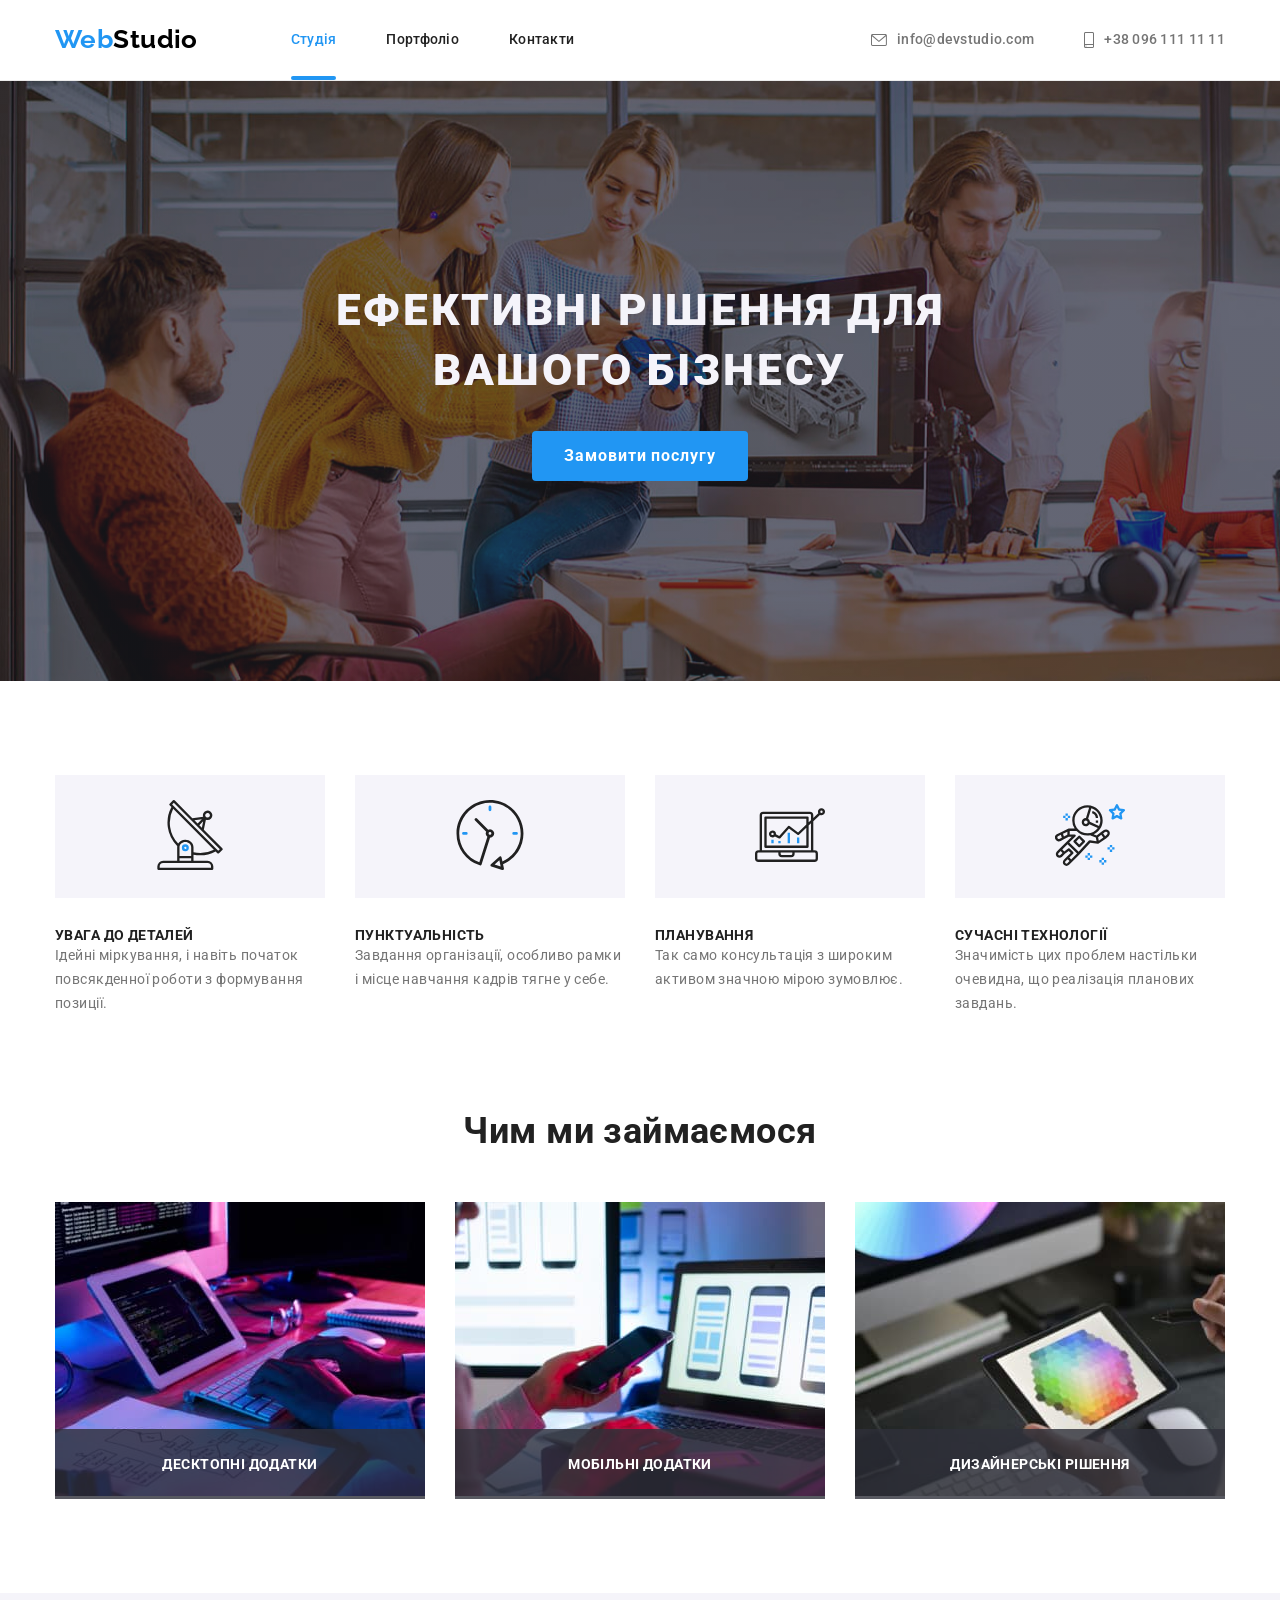
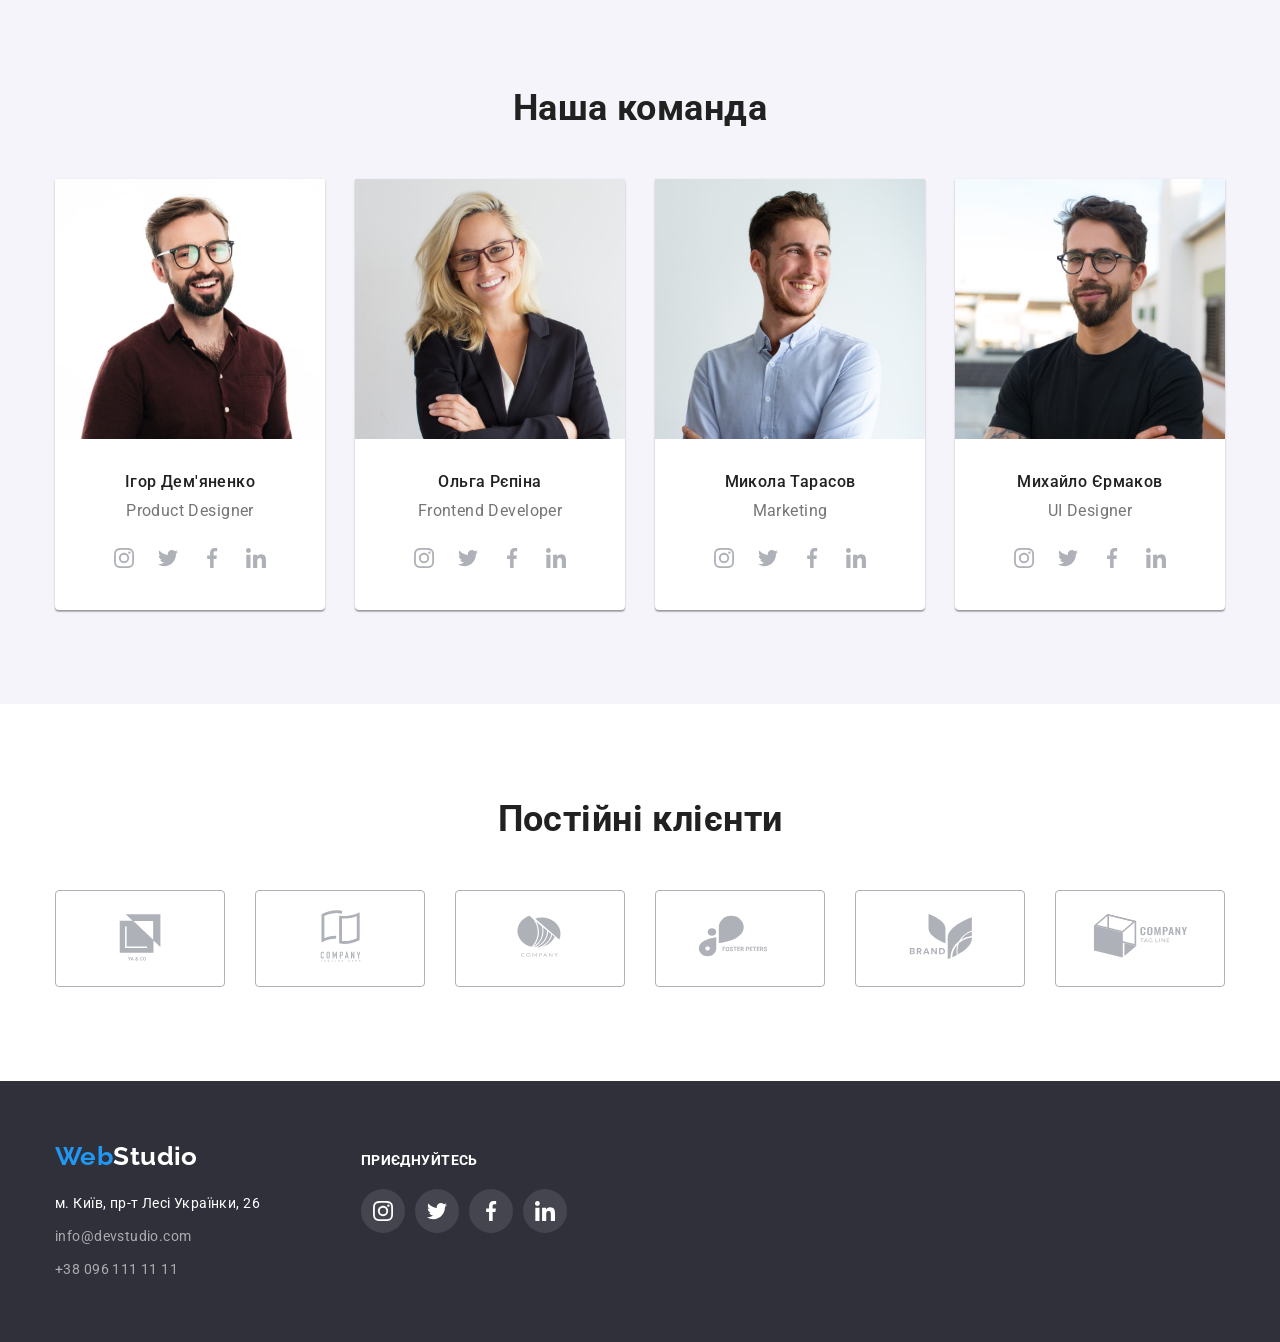
==== index.html @ 915e0183 "cloned hw5" ====
<!DOCTYPE html>
<html lang="en">
<head>
    <meta charset="UTF-8">
    <meta http-equiv="X-UA-Compatible" content="IE=edge">
    <meta name="viewport" content="width=device-width, initial-scale=1.0">
    <title>Студія</title>
    <link rel="stylesheet" href="https://cdnjs.cloudflare.com/ajax/libs/modern-normalize/1.1.0/modern-normalize.min.css"
    integrity="sha512-wpPYUAdjBVSE4KJnH1VR1HeZfpl1ub8YT/NKx4PuQ5NmX2tKuGu6U/JRp5y+Y8XG2tV+wKQpNHVUX03MfMFn9Q=="
    crossorigin="anonymous" referrerpolicy="no-referrer">
    <link rel="stylesheet" href="./css/styles.css">
    <link rel="preconnect" href="https://fonts.googleapis.com">
    <link rel="preconnect" href="https://fonts.gstatic.com" crossorigin>
    <link href="https://fonts.googleapis.com/css2?family=Raleway:wght@700&family=Roboto:wght@400;500;700;900&display=swap"
        rel="stylesheet">
</head>
<body>
    
<!-- ХЕДЕР -->

<header class="header">
    <div class="container">
        <nav class="header-nav">
            <a class="logo-first" href="./index.html">Web<span class="logo-second">Studio</span></a>
            <ul class="header-list">
                <li class="header-link current"><a class="link" href="./index.html">Студія</a></li>
                <li class="header-link "><a class="link" href="./portfolio.html">Портфоліо</a></li>
                <li class="header-link"><a class="link" href="">Контакти</a></li>
            </ul>
        </nav>
        
        <ul class="header-contacts-list">
            <li class="item"><a class="link" href="mailto:info@devstudio.com">
                <svg class="contacts-icon" width="16" height="12">
                    <use href="./images/icons.svg#icon-envelope"></use>
                </svg>
                info@devstudio.com</a></li>
            <li class="item"><a class="link" href="tel:+380961111111">
                <svg class="contacts-icon" width="10" height="16">
                    <use href="./images/icons.svg#icon-smartphone"></use>
                </svg>
                +38 096 111 11 11</a></li>
        </ul>
    </div>
</header>

<!--ГЕРОЙ-->
<main class="hero overlay">
    <h1 class="hero-title">Ефективні рішення для вашого бізнесу</h1>
    <button  class="hero-btn" type="button" data-modal-open>Замовити послугу</button>
    
</main>

<!--НАШІ ПЕРЕВАГИ-->
<section class="benefits section">
    <div class="container">
    <h2 class="visually-hidden">Наші переваги</h2>
    <ul class="benefits-list">
        <li class="benefits-item">
            <div class="benefits-bg">
                <svg class="benefits-icon" width="70" height="70">
                    <use href="./images/icons.svg#icon-antenna"></use>
                </svg>
            </div>
            <h3 class="benefits-title">УВАГА ДО ДЕТАЛЕЙ</h3>
            <p class="benefits-text">Ідейні міркування, і навіть початок повсякденної роботи з формування позиції.</p>
        </li>
        <li class="benefits-item">
            <div class="benefits-bg">
                <svg class="benefits-icon" width="70" height="70">
                    <use href="./images/icons.svg#icon-clock"></use>
                </svg>
            </div>
            <h3 class="benefits-title">ПУНКТУАЛЬНІСТЬ</h3>
            <p class="benefits-text">Завдання організації, особливо рамки і місце навчання кадрів тягне у себе.</p>
        </li>
        <li class="benefits-item">
            <div class="benefits-bg">
                <svg class="benefits-icon" width="70" height="70">
                    <use href="./images/icons.svg#icon-diagram"></use>
                </svg>
            </div>
            <h3 class="benefits-title">ПЛАНУВАННЯ</h3>
            <p class="benefits-text">Так само консультація з широким активом значною мірою зумовлює.</p>
        </li>
        <li class="benefits-item">
            <div class="benefits-bg">
                <svg class="benefits-icon" width="70" height="70">
                    <use href="./images/icons.svg#icon-astronaut"></use>
                </svg>
            </div>
            <h3 class="benefits-title">СУЧАСНІ ТЕХНОЛОГІЇ</h3>
            <p class="benefits-text">Значимість цих проблем настільки очевидна, що реалізація планових завдань.</p>
        </li>
    </ul>
    </div>
    
</section>

<!--Чим ми займаємося-->
<section class="business section">
    <div class="container">
        <h2 class="business-title">Чим ми займаємося</h2>
        <ul class="business-list">
            <li class="business-img">
                <div class="business-thumb">
                    <img src="./images/img1.jpg" width="370" height="294" alt="Програмування">
                    <p class="business-descr">Десктопні додатки</p>
                </div>
            </li>
            <li class="business-img">
                <div class="business-thumb">
                    <img src="./images/img2.jpg" width="370" height="294" alt="Розробка додатків">
                    <p class="business-descr">Мобільні додатки</p>
                </div>
            </li>
            <li class="business-img">
                <div class="business-thumb">
                    <img src="./images/img3.jpg" width="370" height="294" alt="Дизайн">
                    <p class="business-descr">Дизайнерські рішення</p>
                </div>
            </li>
        </ul>
    </div>
</section>

<!-- НАША КОМАНДА -->

<section class="team section">
   <div class="container">
    <h2 class="team-title">Наша команда</h2>
    
    <ul class="team-list">
        <li class="team-item">
            <img class="team-img" src="./images/Igor.jpg" width="270" height="260" alt="">
            <div class="team-descr">
                <h3 class="team-name">Ігор Дем'яненко</h3>
                <p class="team-text">Product Designer</p>
                <ul class="social-links-list">
                    <li class="social-item"><a class="social-link" href="">
                            <svg class="social-icon" width="20" height="20">
                                <use href="./images/icons.svg#icon-instagram"></use>
                            </svg>
                        </a></li>
                    <li class="social-item"><a class="social-link" href="">
                            <svg class="social-icon" width="20" height="20">
                                <use href="./images/icons.svg#icon-twitter"></use>
                            </svg>
                        </a></li>
                    <li class="social-item"><a class="social-link" href="">
                            <svg class="social-icon" width="20" height="20">
                                <use href="./images/icons.svg#icon-facebook"></use>
                            </svg>
                        </a></li>
                    <li class="social-item"><a class="social-link" href="">
                            <svg class="social-icon" width="20" height="20">
                                <use href="./images/icons.svg#icon-linkedin"></use>
                            </svg>
                        </a></li>
                
                </ul>
            </div>
        </li>
        <li class="team-item">
            <img class="team-img" src="./images/Olga.jpg" width="270" height="260" alt="">
            <div class="team-descr">
                <h3 class="team-name">Ольга Рєпіна</h3>
                <p class="team-text">Frontend Developer</p>
                <ul class="social-links-list">
                    <li class="social-item"><a class="social-link" href="">
                            <svg class="social-icon" width="20" height="20">
                                <use href="./images/icons.svg#icon-instagram"></use>
                            </svg>
                        </a></li>
                    <li class="social-item"><a class="social-link" href="">
                            <svg class="social-icon" width="20" height="20">
                                <use href="./images/icons.svg#icon-twitter"></use>
                            </svg>
                        </a></li>
                    <li class="social-item"><a class="social-link" href="">
                            <svg class="social-icon" width="20" height="20">
                                <use href="./images/icons.svg#icon-facebook"></use>
                            </svg>
                        </a></li>
                    <li class="social-item"><a class="social-link" href="">
                            <svg class="social-icon" width="20" height="20">
                                <use href="./images/icons.svg#icon-linkedin"></use>
                            </svg>
                        </a></li>
                
                </ul>
            </div>
        </li>
        <li class="team-item">
            <img class="team-img" src="./images/Mykola.jpg" width="270" height="260" alt="">
            <div class="team-descr">
                <h3 class="team-name">Микола Тарасов</h3>
                <p class="team-text">Marketing</p>
                <ul class="social-links-list">
                    <li class="social-item"><a class="social-link" href="">
                            <svg class="social-icon" width="20" height="20">
                                <use href="./images/icons.svg#icon-instagram"></use>
                            </svg>
                        </a></li>
                    <li class="social-item"><a class="social-link" href="">
                            <svg class="social-icon" width="20" height="20">
                                <use href="./images/icons.svg#icon-twitter"></use>
                            </svg>
                        </a></li>
                    <li class="social-item"><a class="social-link" href="">
                            <svg class="social-icon" width="20" height="20">
                                <use href="./images/icons.svg#icon-facebook"></use>
                            </svg>
                        </a></li>
                    <li class="social-item"><a class="social-link" href="">
                            <svg class="social-icon" width="20" height="20">
                                <use href="./images/icons.svg#icon-linkedin"></use>
                            </svg>
                        </a></li>
                
                </ul>
            </div>
        </li>
        <li class="team-item">
            <img class="team-img" src="./images/mykhaylo.jpg" width="270" height="260" alt="">
            <div class="team-descr">
                <h3 class="team-name">Михайло Єрмаков</h3>
                <p class="team-text">UI Designer</p>
                <ul class="social-links-list">
                    <li class="social-item"><a class="social-link" href="">
                            <svg class="social-icon" width="20" height="20">
                                <use href="./images/icons.svg#icon-instagram"></use>
                            </svg>
                        </a></li>
                    <li class="social-item"><a class="social-link" href="">
                            <svg class="social-icon" width="20" height="20">
                                <use href="./images/icons.svg#icon-twitter"></use>
                            </svg>
                        </a></li>
                    <li class="social-item"><a class="social-link" href="">
                            <svg class="social-icon" width="20" height="20">
                                <use href="./images/icons.svg#icon-facebook"></use>
                            </svg>
                        </a></li>
                    <li class="social-item"><a class="social-link" href="">
                            <svg class="social-icon" width="20" height="20">
                                <use href="./images/icons.svg#icon-linkedin"></use>
                            </svg>
                        </a></li>
                
                </ul>
            </div>
        </li>
    </ul>

   </div>
</section>

<!-- ПОСТІЙНІ КЛІЄНТИ -->

<section class="clients-section section">
    <div class="container">
        <h2 class="clients-title">Постійні клієнти</h2>
        <ul class="clients-list">
            <li class="clients-item">
                <a class="clients-link" href="">
                    <svg class="clients-icon" width="106" height="60">
                        <use href="./images/icons.svg#icon-logo1"></use>
                    </svg>
                </a></li>
            <li class="clients-item">
                <a class="clients-link" href="">
                    <svg class="clients-icon" width="106" height="60">
                        <use href="./images/icons.svg#icon-logo2"></use>
                    </svg>
                </a>
            </li>
            <li class="clients-item">
                <a class="clients-link" href="">
                    <svg class="clients-icon" width="106" height="60">
                        <use href="./images/icons.svg#icon-logo3"></use>
                    </svg>
                </a>
            </li>
            <li class="clients-item">
                <a class="clients-link" href="">
                    <svg class="clients-icon" width="106" height="60">
                        <use href="./images/icons.svg#icon-logo4"></use>
                    </svg>
                </a>
            </li>
            <li class="clients-item">
                <a class="clients-link" href="">
                    <svg class="clients-icon" width="106" height="60">
                        <use href="./images/icons.svg#icon-logo5"></use>
                    </svg>
                </a>
            </li>
            <li class="clients-item">
                <a class="clients-link" href="">
                    <svg class="clients-icon" width="106" height="60">
                        <use href="./images/icons.svg#icon-logo6"></use>
                    </svg>
                </a>
            </li>
        </ul>

    </div>
</section>

<!-- ФУТЕР -->

<footer class="footer">
    <div class="container">
       <div class="footer-left">
        <div class="footer-logo">
            <a class="logo-first" href="./index.html">Web<span class="logo-second">Studio</span></a>
        </div>
        <address class="footer-adress">
            <ul class="footer-adress list">
                <li class="footer-adress item">м. Київ, пр-т Лесі Українки, 26</li>
                <li class="footer-adress link"><a href="mailto:info@devstudio.com">info@devstudio.com</a></li>
                <li class="footer-adress link"><a href="tel:+380961111111">+38 096 111 11 11</a></li>
            </ul>
        </address>
       </div>
        <div class="footer-right">
            <p class="social-title">приєднуйтесь</p>
            <ul class="social-list">
                <li class="social-item"><a class="social-link" href="">
                        <svg class="social-icon" width="20" height="20">
                            <use href="./images/icons.svg#icon-instagram"></use>
                        </svg>
                    </a></li>
                <li class="social-item"><a class="social-link" href="">
                        <svg class="social-icon" width="20" height="20">
                            <use href="./images/icons.svg#icon-twitter"></use>
                        </svg>
                    </a></li>
                <li class="social-item"><a class="social-link" href="">
                        <svg class="social-icon" width="20" height="20">
                            <use href="./images/icons.svg#icon-facebook"></use>
                        </svg>
                    </a></li>
                <li class="social-item"><a class="social-link" href="">
                        <svg class="social-icon" width="20" height="20">
                            <use href="./images/icons.svg#icon-linkedin"></use>
                        </svg>
                    </a></li>
            </ul>
        </div>
    </div>
</footer>

<!-- МОДАЛЬНЕ ВІКНО -->

<div class="backdrop is-hidden" data-modal>
    <div class="modal-wrapper">
        <button class="modal-btn" type="button" data-modal-close>
            <svg class="close-icon" width="18" height="18">
                <use href="./images/icons.svg#icon-close"></use>
            </svg>
        </button>
    </div>

</div>

<script src="./modal.js"></script>

</body>
</html>
---- css/styles.css ----
/* ЗМІННІ */
:root {

/* Кольори фону */
--main-bg-color: #FFFFFF;
--sec-bg-color: #F5F4FA;
--dark-bg-color: #2F303A;

/* Кольори тексту */
--main-text-color: #212121;
--sec-text-color: #757575;
--hover-text-color: #2196F3;
--main-logo-color: #2196F3;
--secondary-logo-color: #000000;

/* Заливка іконок */
--icon-fill: #AFB1B8;

/* Анімація */

--anim: 250ms cubic-bezier(0.4, 0, 0.2, 1);


}

body {
    background-color: var(--main-bg-color);
    font-family: 'Roboto', sans-serif;
    font-size: 14px;
    letter-spacing: 0.03em;
    color: var(--main-text-color);
}

/* Скидання стилів */
a {
    color: inherit;
    text-decoration: none;
}

ul {
    list-style: none;
}

h1, h2, h3, h4, h5, h6, p, ul, a {
        margin: 0px;
        padding: 0px;
}

.container {
        width: 1200px;
        padding: 0 15px;
        margin-left: auto;
        margin-right: auto;
}

.section {
        padding-top: 94px;
        padding-bottom: 94px;
}

/* СТОРІНКА СТУДІЯ*/

/* ХЕДЕР */

.header {
        background-color: var(--main-bg-color)
}

.logo-first,
.logo-second {

        font-family: 'Raleway', sans-serif;
        font-weight: 700;
        font-size: 26px;
        line-height: 1.19;
        color: var(--hover-text-color);
        padding-top: 24px;
        padding-bottom: 25px;
       

}

.logo-second {
    color: var(--secondary-logo-color);margin-right: 93px;
}

.header .container {
        display: flex;
        justify-content: space-between;

}

.header-list .link {
        display: block;
        padding: 32px 0px;
        font-weight: 500;
        font-size: 14px;
        line-height: 1.14;
        letter-spacing: 0.02em;
        transition: color var(--anim);
}

.header-list .link:focus,
.header-list .link:hover {
    color: var(--hover-text-color)
}

.header-list {
        display: flex;
        align-items: center;
       
}

.header-contacts-list {
        font-weight: 500;
        font-size: 14px;
        line-height: 1.14px;
        letter-spacing: 0.02em;
        color: var(--sec-text-color);
        display: flex;
        align-items: center;
        padding-top: 32px;
        padding-bottom: 32px;
}

.header-contacts-list .link {
        display: flex;
        fill: var(--sec-text-color);
        align-items: center;
        justify-content: center;
        transition: color var(--anim), fill var(--anim);
}


.header-contacts-list .link:hover,
.header-contacts-list .link:focus {
        color: var(--hover-text-color);
        fill: var(--hover-text-color)
}

.header-link {
        position: relative;
}

.current {
        color: var(--hover-text-color);
}

.current::after {
        content: '';
        position: absolute;
        left: 0px;
        bottom: 0px;
        display: flex;
        width: 100%;
        height: 4px;
        border-radius: 2px;
        background-color: var(--main-logo-color);
        

}



.contacts-icon {
        margin-right: 10px;
}



.header-contacts-list .item:not(:last-child) {
        margin-right: 50px;
}


.header .container {
        display: flex;
        align-items: center;
}
.header-nav {
        display: flex;
}

.header-link:not(:last-child) {
        margin-right: 50px;
}



/* ГЕРОЙ */
.hero {
        background-color: var(--dark-bg-color);
        padding-top: 200px;
        padding-bottom: 200px;            
}

.overlay {
        max-width: 1600px;
        max-height: 600px;
        margin-right: auto;
        margin-left: auto;
        background-image: linear-gradient(
                rgba(47, 48, 58, 0.4),
                rgba(47, 48, 58, 0.4)),
                url(../images/hero.jpg);
}



.hero-title {
        width: 696px;
        margin-bottom: 30px;
        margin-left: auto;
        margin-right: auto;
        font-weight: 900;
        font-size: 44px;
        line-height: 1.36;
        text-align: center;
        letter-spacing: 0.06em;
        text-transform: uppercase;
        color: var(--sec-bg-color)
}
.hero-btn {
        display: block;
        margin-left: auto;
        margin-right: auto;
        padding: 10px 32px;
        min-width: 200px;
        border: 0px transparent;
        border-radius: 4px;
        cursor: pointer;
        font-weight: 700;
        font-size: 16px;
        line-height: 1.88;
        text-align: center;
        letter-spacing: 0.06em;
        color: var(--main-bg-color);
        background-color: var(--hover-text-color)
    
}

/* НАШІ ПЕРЕВАГИ */

.visually-hidden {
    position: absolute;
    width: 1px;
    height: 1px;
    margin: -1px;
    border: 0;
    padding: 0;
    white-space: nowrap;
    clip-path: inset(100%);
    clip: rect(0 0 0 0);
    overflow: hidden;
}

.benefits-list {
        display: flex;
}

.benefits-item {
        width: 270px;
}

.benefits-item:not(:last-child) {
        margin-right: 30px;
}

.benefits-bg {
        margin-bottom: 30px;
        padding: 25px 100px;
        align-items: center;
        justify-content: center;
        background-color: var(--sec-bg-color);
}


.benefits-title {
        font-weight: 700;
        font-size: 14px;
        line-height: 1.14;
        text-transform: uppercase;
}

.benefits-text {
        font-size: 14px;
        line-height: 1.71;
        color: var(--sec-text-color);
}



/* ЧИМ МИ ЗАЙМАЄМОСЯ */

.business {
        padding-top: 0px;
}

.business-title {
        margin-bottom: 50px;
        font-weight: 700;
        font-size: 36px;
        line-height: 1.17;
        text-align: center;
}

.business-list {
        display: flex;
        flex-wrap: wrap;
        flex-basis: calc((100% - 60px) / 3);
}

.business-img:not(:last-child) {
        margin-right: 30px;
}

.business-thumb {
        position: relative;
}

.business-descr {
        position: absolute;
        display: flex;
        bottom: 0px;
        width: 100%;
        height: 70px;
        font-weight: 700;
        font-size: 14px;
        line-height: 1,14;
        text-align: center;
        align-items: center;
        justify-content: center;
        text-transform: uppercase;
        color: var(--main-bg-color);
        background-color: rgba(47, 48, 58, 0.8);


}

/* НАША КОМАНДА */

.team {
        background-color: var(--sec-bg-color)
}

.team-title {
        margin-bottom: 50px;
        font-weight: 700;
        font-size: 36px;
        line-height: 1.17;
        text-align: center;
}
.team-name {
        margin-bottom: 10px;
        font-weight: 500;
        font-size: 16px;
        line-height: 1.19;
}
.team-text {
        margin-bottom: 16px;
        font-size: 16px;
        line-height: 1.19;
        color: var(--sec-text-color);
}

.team-list {
        display: flex;
        flex-wrap: wrap;
        flex-basis: calc((100% - 90px) / 4);
}

.team-item:not(:last-child) {
        margin-right: 30px;
}

.team-descr {
        padding-top: 30px;
        padding-bottom: 30px;
}

.team-item {
        text-align: center;
        background-color: var(--main-bg-color);
        box-shadow: 0px 1px 3px rgba(0, 0, 0, 0.12), 0px 1px 1px rgba(0, 0, 0, 0.14), 0px 2px 1px rgba(0, 0, 0, 0.2);
        border-radius: 0px 0px 4px 4px;
}

.social-links-list {
        display: flex;
        align-items: center;
        justify-content: center;
}

.social-link {
        display: flex;
        width: 44px;
        height: 44px;
        border-radius: 50%;
        padding: 0px;
        align-items: center;
        justify-content: center;
        background-color: inherit;
        transition: background-color var(--anim), fill var(--anim);
}

.social-icon {
        fill: var(--icon-fill);
}

.social-link:hover ,
.social-link:focus {
        background-color: var(--main-logo-color);
}

.social-link:hover .social-icon,
.social-link:focus .social-icon {
        fill: var(--main-bg-color);
} 

/* ПОСТІЙНІ КЛІЄНТИ */

.clients-title {
        font-weight: 700;
        font-size: 36px;
        line-height: 1.17;
        text-align: center;
        margin-bottom: 50px;
        color: var(--main-text-color);
}

.clients-list {
        display: flex;
        align-items: center;
}

.clients-item {
        width: 170px;
}

.clients-item:not(:last-child) {
        margin-right: 30px;
}

.clients-link {
        display: block;
        padding: 16px 32px;
        border: 1px solid #AFB1B8;
        border-radius: 4px;
        border-color: var(--icon-fill);
        transition: border-color var(--anim);
}

.clients-icon {
        fill: var(--icon-fill);
        transition: fill var(--anim);

}

.clients-link:hover,
.clients-link:focus {
        border-color: var(--hover-text-color);
}

.clients-link:hover .clients-icon,
.clients-link:focus .clients-icon {
        fill: var(--hover-text-color);
}



/* ФУТЕР */

.footer {
    background-color: var(--dark-bg-color);
    padding-top: 60px;
    padding-bottom: 60px;
}

.footer .container {
        display: flex;
        align-items: baseline;
}

.footer .logo-second {
    color: var(--main-bg-color);
}

.footer-logo {
        margin-bottom: 20px;
}

.footer-left {
        margin-right: 70px;
}

.footer-adress .item {
        font-size: 14px;
        line-height: 1.71;
        font-style: normal;
        color: var(--main-bg-color)
}

.footer-adress .link {
        font-size: 14px;
        line-height: 1.71;
        font-style: normal;
        color: rgba(255, 255, 255, 0.6);
        transition: color var(--anim);
}

.footer-adress .link:hover,
.footer-adress .link:focus {
        color: var(--hover-text-color);
}

.footer-adress:not(:last-child):not(:last-child) {
        margin-bottom: 9px;
}


.social-list {
        display: flex;
}

.social-title {
        font-size: 14px;
        line-height: 1.14;
        font-weight: 700;
        text-transform: uppercase;
        color: #FFFFFF;
        margin-bottom: 20px;
}

.footer .social-link {
        background-color: rgba(255, 255, 255, 0.1);
        transition: background-color var(--anim);
}

.footer .social-link:hover,
.footer .social-link:focus {
        background-color: var(--hover-text-color);
}

.footer .social-icon {
        fill: var(--main-bg-color);
}

.footer .social-item:not(:last-child) {
        margin-right: 10px;
}


/* МОДАЛЬНЕ ВІКНО */

.backdrop {
        
        position: fixed;
        width: 100vw;
        height: 100vh;
        top: 0;
        left: 0;
        background-color: rgba(0, 0, 0, 0.2);
        visibility: visible;
        pointer-events: initial;
        transition: opacity var(--anim), visibility var(--anim);
        transform: scale(1);
}


.backdrop.is-hidden {
        opacity: 0;
        visibility: hidden;
        pointer-events: none;
        transform: scale(0.5);
}


.modal-btn {
        display: flex;
        position: absolute;
        right: 8px;
        top: 8px;
        width: 30px;
        height: 30px;
        border-radius: 50px;
        border: 1px solid rgba(0, 0, 0, 0.1);
        background-color: var(--main-bg-color);
        align-items: center;
        justify-content: center;
        cursor: pointer;



}


.modal-wrapper {
        position: absolute;
        display: flex;
        width: 528px;
        height: 581px;
        top: 50vh;
        left: 50vw;
        transform: translate(-50%, -50%);
        background-color: var(--main-bg-color);
        box-shadow: 0px 1px 3px rgba(0, 0, 0, 0.12), 0px 1px 1px rgba(0, 0, 0, 0.14), 0px 2px 1px rgba(0, 0, 0, 0.2);
        border-radius: 4px;
}




/* СТОРІНКА ПОРТФОЛІО */

/* НАШІ РОБОТИ*/

.header {
        border-bottom: 1px solid #ECECEC;
}

.projects-btn {
        min-width: 73px;
        padding: 6px 22px;
        border: 1px transparent;
        cursor: pointer;
        font-weight: 500;
        font-size: 16px;
        line-height: 1.62;
        background-color: var(--sec-bg-color);
        border-radius: 4px;
        transition: color var(--anim), background-color var(--anim), box-shadow var(--anim);
}

.projects-btn:hover,
.projects-btn:focus {
    color: var(--main-bg-color);
    background-color: var(--hover-text-color);
    box-shadow: 0px 3px 1px rgba(0, 0, 0, 0.1), 0px 1px 2px rgba(0, 0, 0, 0.08), 0px 2px 2px rgba(0, 0, 0, 0.12);
}

.projects-btn-list {
        display: flex;
        margin-bottom: 50px;
        justify-content: center;
}

.projects-btn-item:not(:last-child) {
        margin-right: 8px;
}


.projects-thumb {
        display: flex;
        position: relative;
        overflow: hidden;
}


.projects-definition {
        padding: 63px 24px;
        align-items: center;
        justify-content: center;
        position: absolute;
        font-weight: 400;
        font-size: 18px;
        line-height: 1.56;
        color: var(--main-bg-color);
        background-color: var(--hover-text-color);
        transform: translateY(100%);
        transition: transform var(--anim);
        
}

.projects-item:hover .projects-definition {
        transform: translateY(0);
       
}




.projects-descr {
        padding: 20px 24px;
        border-left: 1px solid rgba(238, 238, 238, 1);
        border-right: 1px solid rgba(238, 238, 238, 1);
        border-bottom: 1px solid rgba(238, 238, 238, 1);
}
.projects-title {
        
        font-weight: 700;
        font-size: 18px;
        line-height: 2;
}

.projects-text {
        font-weight: 400;
        font-size: 16px;
        line-height: 1.88;
        color: var(--sec-text-color);
}


.projects-list {
        display: flex;
        flex-wrap: wrap;
        flex-basis: calc((100% - 60px) / 3);
}

.projects-item:not(:nth-child(3n)) {
        margin-right: 30px;
}

.projects-item:nth-child(3n) {
        margin-right: -6px;
}

.projects-item {
        margin-bottom: 30px;
        transition: box-shadow var(--anim);
}

.projects-item:hover, 
.projects-item:focus {
        box-shadow: 0px 1px 1px rgba(0, 0, 0, 0.12), 0px 4px 4px rgba(0, 0, 0, 0.06), 1px 4px 6px rgba(0, 0, 0, 0.16);
}
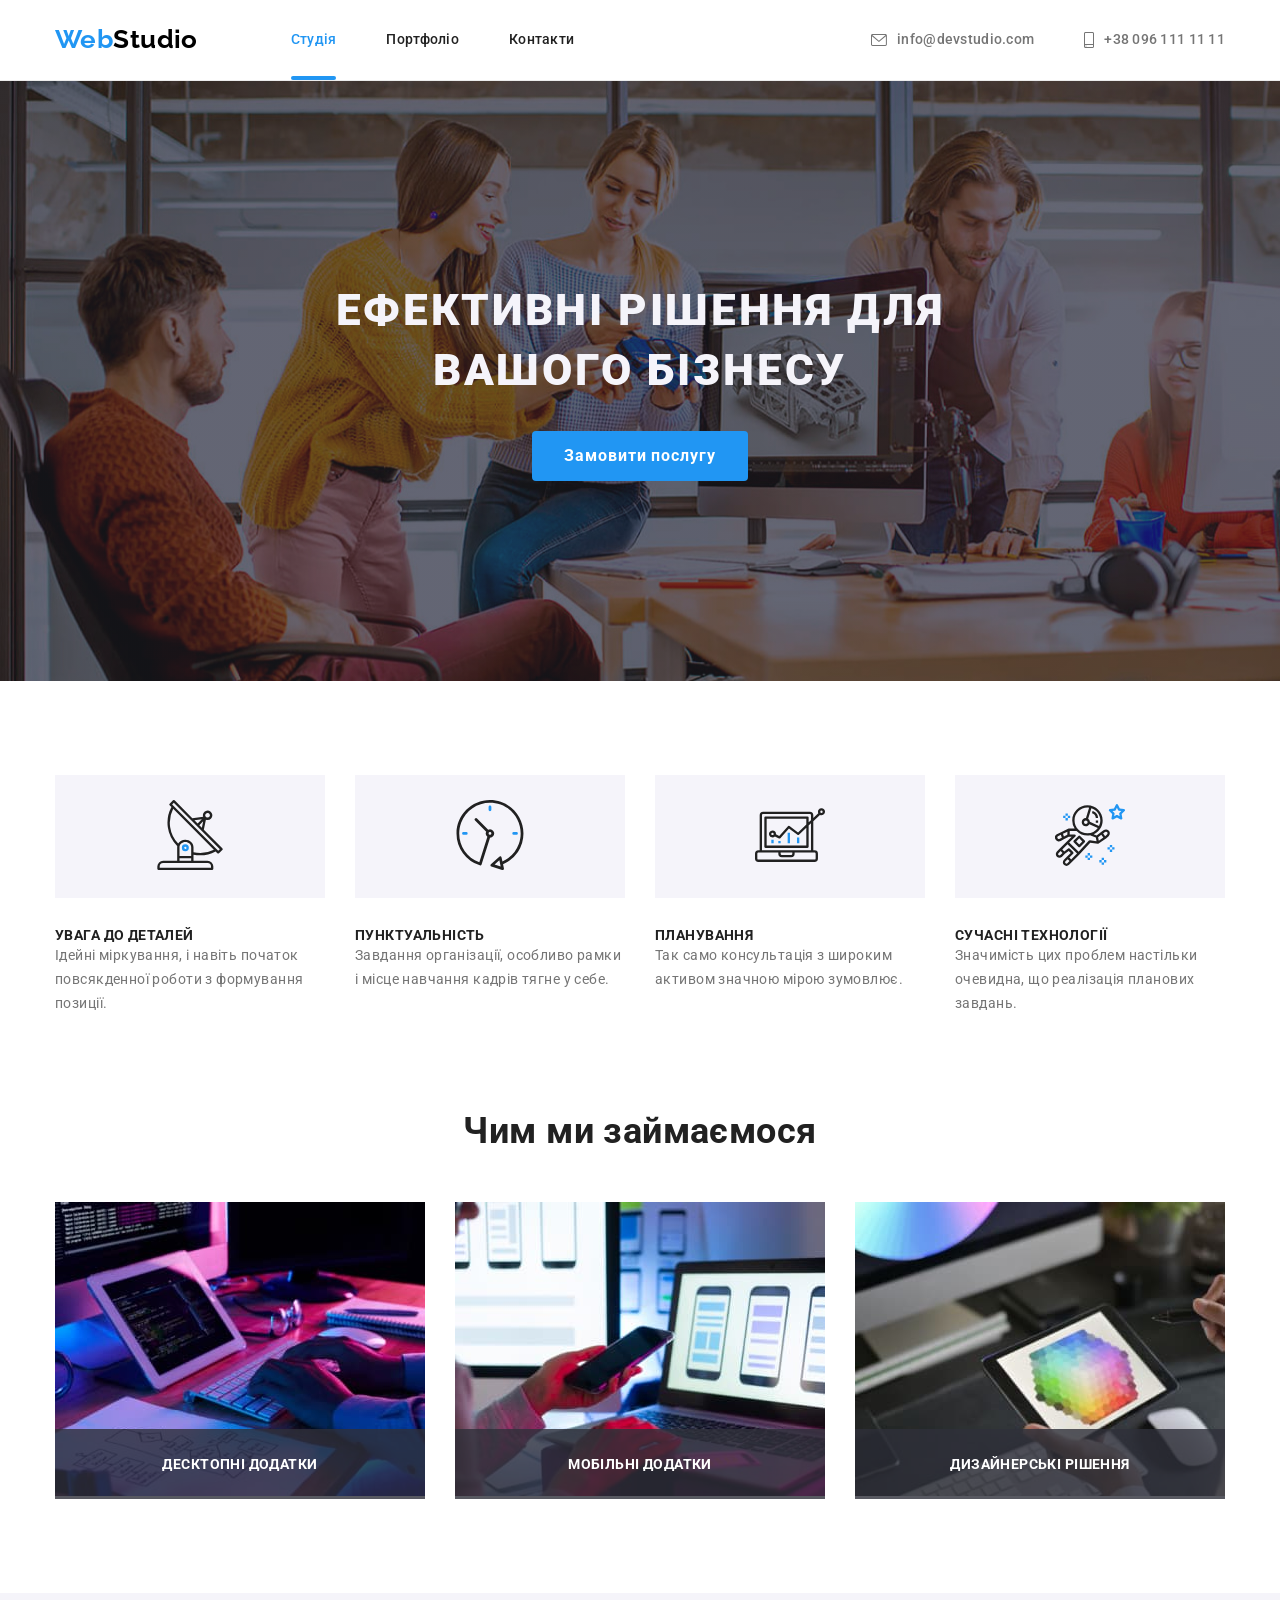
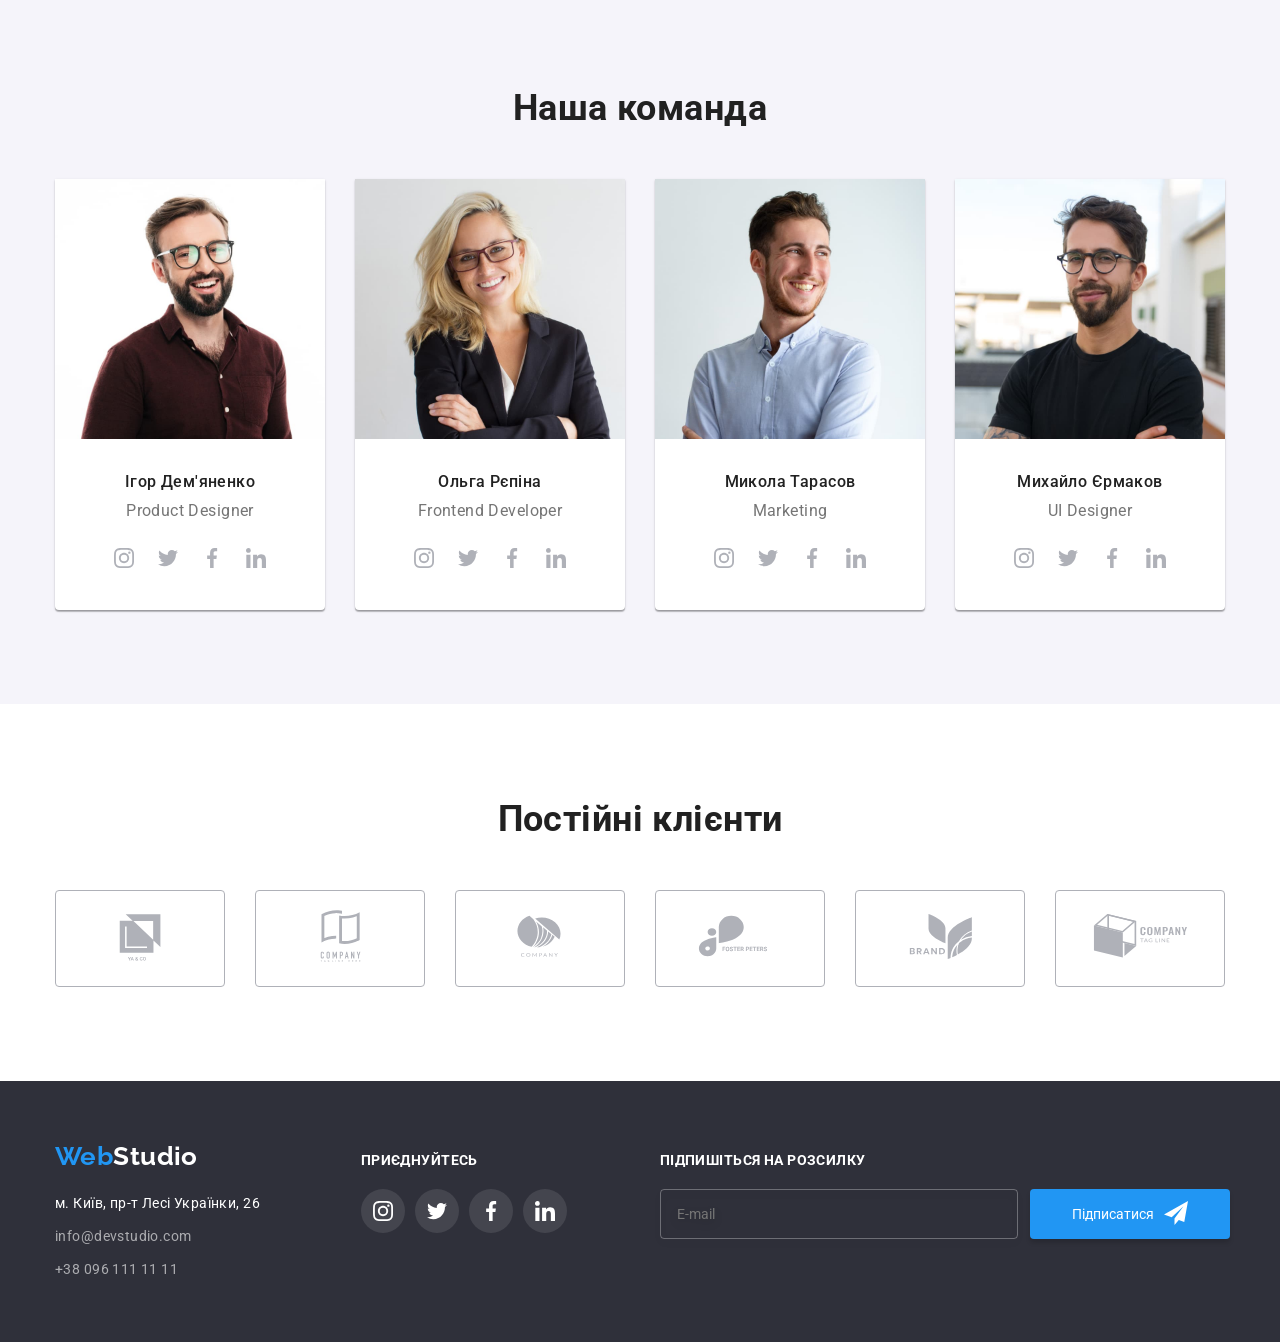
==== commit 395bc3b2: "finished hw6" ====
--- a/index.html
+++ b/index.html
@@ -349,7 +349,24 @@
                     </a></li>
             </ul>
         </div>
-    </div>
+        <!-- ПІДПИСКА НА РОЗСИЛКУ -->
+        
+        <div class="footer-subscribe">
+            <p class="subscribe-text">Підпишіться на розсилку</p>
+            <form class="form-email">
+                <label class="label"></label>
+                <input class="subscribe-input" type="email" name="email" placeholder="E-mail" autofocus autocomplete="off">
+                <button class="submit-btn" type="submit">Підписатися<span>
+                <svg class="send-icon" width="24" height="24">
+                    <use href="./images/icons.svg#icon-icon-send"></use>
+                </svg>
+                </span></button>
+            </form>
+        </div>
+    </div>
+
+ 
+
 </footer>
 
 <!-- МОДАЛЬНЕ ВІКНО -->
@@ -361,11 +378,68 @@
                 <use href="./images/icons.svg#icon-close"></use>
             </svg>
         </button>
+        
+        <form class="modal-form">
+            <p class="modal-title">Залиште свої дані, ми вам передзвонимо</p>
+            <div class="form-field">
+                <label class="form-label" for="text">
+                    <span class="label-item">Ім'я</span>
+                    <input class="form-input" type="text" id="text" required minlength="3" pattern="^[a-zA-Z]+\s[a-zA-Z]+$">
+                    <svg class="form-icon" width="18" height="18">
+                        <use href="./images/icons.svg#icon-person-black"></use>
+                    </svg>
+                </label>
+                
+            </div>
+            <div class="form-field">
+                <label class="form-label" for="tel">
+                    <span class="label-item">Телефон</span>
+                    <input class="form-input" type="tel" id="tel" required autofocus>
+                    <svg class="form-icon" width="18" height="18">
+                        <use href="./images/icons.svg#icon-phone-black"></use>
+                    </svg>
+                </label>
+                
+            </div>
+            <div class="form-field">
+                <label class="form-label" for="email">
+                    <span class="label-item">Пошта</span>
+                    <input class="form-input" type="email" id="email" required>
+                    <svg class="form-icon" width="18" height="18">
+                        <use href="./images/icons.svg#icon-email-black"></use>
+                    </svg>
+                </label>
+                
+            </div>
+            <div class="form-field">
+                <label class="form-label" for="comments">
+                    <span class="label-item">Коментар</span>
+                    <textarea class=" textarea form-input" name="comments"  id="comments" placeholder="Введіть текст" cols="30"></textarea>
+                </label>
+            </div>
+
+            <label class="checkbox-label">
+                <input class="checkbox" type="checkbox" name="html" id="checkbox-label">
+                <span class="checkbox-icon">
+                    <svg class="icon" width="16" height="15">
+                        <use href="./images/icons.svg#icon-vector"></use>
+                    </svg>
+                </span>
+                <span class="checkbox-item">
+                    Погоджуюся з розсилкою та приймаю
+                    <a class="checkbox-link" href="">Умови договору</a>
+                </span>
+            </label>
+            <button class="form-submit-btn" type="submit">Відправити</button>
+        </form>
     </div>
 
 </div>
 
 <script src="./modal.js"></script>
+
+
+
 
 </body>
 </html>
--- a/css/styles.css
+++ b/css/styles.css
@@ -549,6 +549,64 @@
         margin-right: 10px;
 }
 
+/* ІДПИСКА НА РОЗСИЛКУ */
+
+.footer-subscribe {
+        margin-left: 93px;
+}
+
+.subscribe-text {
+        display: flex;
+        margin-bottom: 20px;
+        font-weight: 700;
+        font-size: 14px;
+        line-height: 1.14;
+        text-transform: uppercase;
+        color: var(--main-bg-color);
+}
+
+.form-email {
+        display: flex;
+        width: 570px;
+        align-items: flex-end;
+}
+
+.subscribe-input {
+        width: 358px;
+        height: 50px;
+        padding-left: 16px;
+        border: 1px solid rgba(255, 255, 255, 0.3);
+        filter: drop-shadow(0px 4px 4px rgba(0, 0, 0, 0.15));
+        border-radius: 4px;
+        color: rgba(255, 255, 255, 0.6);;
+        background-color: inherit;
+        outline: none;
+}
+
+
+.submit-btn {
+        display: inline-flex;
+        width: 200px;
+        height: 50px;
+        margin-left: 12px;
+        color: var(--main-bg-color);
+        background-color: var(--hover-text-color);
+        box-shadow: 0px 4px 4px rgba(0, 0, 0, 0.15);
+        border-radius: 4px;
+        border-color: transparent;
+        text-align: center;
+        align-items: center;
+        justify-content: center;
+}
+
+.send-icon {
+        margin-left: 10px;
+        fill: var(--main-bg-color);
+
+}
+
+
+
 
 /* МОДАЛЬНЕ ВІКНО */
 
@@ -588,9 +646,6 @@
         align-items: center;
         justify-content: center;
         cursor: pointer;
-
-
-
 }
 
 
@@ -607,7 +662,176 @@
         border-radius: 4px;
 }
 
-
+.modal-form {
+        display: flex;
+        width: 100%;
+        flex-direction: column;
+        padding: 40px
+}
+
+.modal-title {
+        margin-bottom: 12px;
+        font-weight: 700;
+        font-size: 20px;
+        line-height: 1.15;
+        text-align: center;
+}
+  
+
+.form-field {
+        width: 100%;
+        margin-bottom: 10px;
+        display: flex;
+        flex-direction: column;
+        position: relative;
+}
+
+.form-field:last-child {
+        margin-bottom: 0px;
+}
+
+.form-icon {
+        position: absolute;
+        left: 0px;
+        top: 50%;
+        left: 12px;
+        fill: var(--main-text-color);
+
+}
+
+.form-label {
+      
+        display: flex;
+        flex-direction: column;     
+}
+
+.label-item {
+        margin-bottom: 4px;
+        font-weight: 400;
+        font-size: 12px;
+        line-height: 14px;
+        letter-spacing: 0.01em;
+        color: var(--sec-text-color);
+}
+
+.form-field .form-input {
+        padding-left: 42px;
+}
+
+.form-input {
+        display: inline-block;
+        width: 100%;
+        height: 40px;
+        font-weight: 400;
+        font-size: 12px;
+        line-height: 14px;
+        letter-spacing: 0.01em;
+        color: var(--sec-text-color);
+        border: 1px solid rgba(33, 33, 33, 0.2);
+        border-radius: 4px;
+        outline: none;
+        transition: border-color var(--anim), fill var(--anim);
+}
+
+.form-input:focus,
+.form-input:focus + .form-icon {
+        border-color: var(--main-logo-color);
+        fill: var(--hover-text-color);
+
+}
+.textarea {
+        height: 120px;     
+}
+
+.form-field .textarea {
+        padding: 12px 16px 0px 16px;
+       
+}
+
+.form-field .textarea::placeholder {
+        font-weight: 400;
+        font-size: 12px;
+        line-height: 1.16;
+        letter-spacing: 0.01em;
+        color: rgba(117, 117, 117, 0.5);
+}
+
+
+.checkbox-label {
+        display: flex;
+        margin-top: 20px;
+        margin-bottom: 30px;
+        width: 423px;
+        height: 24px;
+        align-items: center;
+        justify-content: center;
+}
+
+.checkbox {
+        -webkit-appearance: none;
+        -moz-appearance: none;
+        appearance: none;
+        position: absolute;
+        padding: 0px;
+
+}
+
+.checkbox-icon {
+        display: inline-block;
+        width: 16px;
+        height: 15px;
+        border: 1px solid;
+        border-radius: 2px;
+        border-color: var(--main-text-color);
+        background-color: var(--main-bg-color);
+        fill: var(--main-bg-color);
+        transition: background-color var(--anim), border-color var(--anim);
+
+}
+
+.checkbox:checked + .checkbox-icon {
+        background-color: var(--hover-text-color);
+        border-color: transparent;
+}
+
+.checkbox-item {
+        display: inline-block;
+        padding: 0px;
+        margin-left: 7px;
+        font-weight: 400;
+        font-size: 14px;
+        line-height: 1.71;
+        color: var(--sec-text-color);
+}
+
+.checkbox-link {
+        display: inline-block;
+        padding: 0px;
+        margin: 0px;
+        font-weight: 400;
+        font-size: 14px;
+        line-height: 1.71px;
+        text-decoration: underline;
+        color: var(--hover-text-color);
+}
+
+
+.form-submit-btn {
+
+        margin-right: auto;
+        margin-left: auto;
+        display: inline-flex;
+        width: 200px;
+        height: 50px;
+        color: var(--main-bg-color);
+        background-color: var(--hover-text-color);
+        box-shadow: 0px 4px 4px rgba(0, 0, 0, 0.15);
+        border-radius: 4px;
+        border-color: transparent;
+        text-align: center;
+        align-items: center;
+        justify-content: center;
+}
 
 
 /* СТОРІНКА ПОРТФОЛІО */
@@ -676,9 +900,6 @@
        
 }
 
-
-
-
 .projects-descr {
         padding: 20px 24px;
         border-left: 1px solid rgba(238, 238, 238, 1);
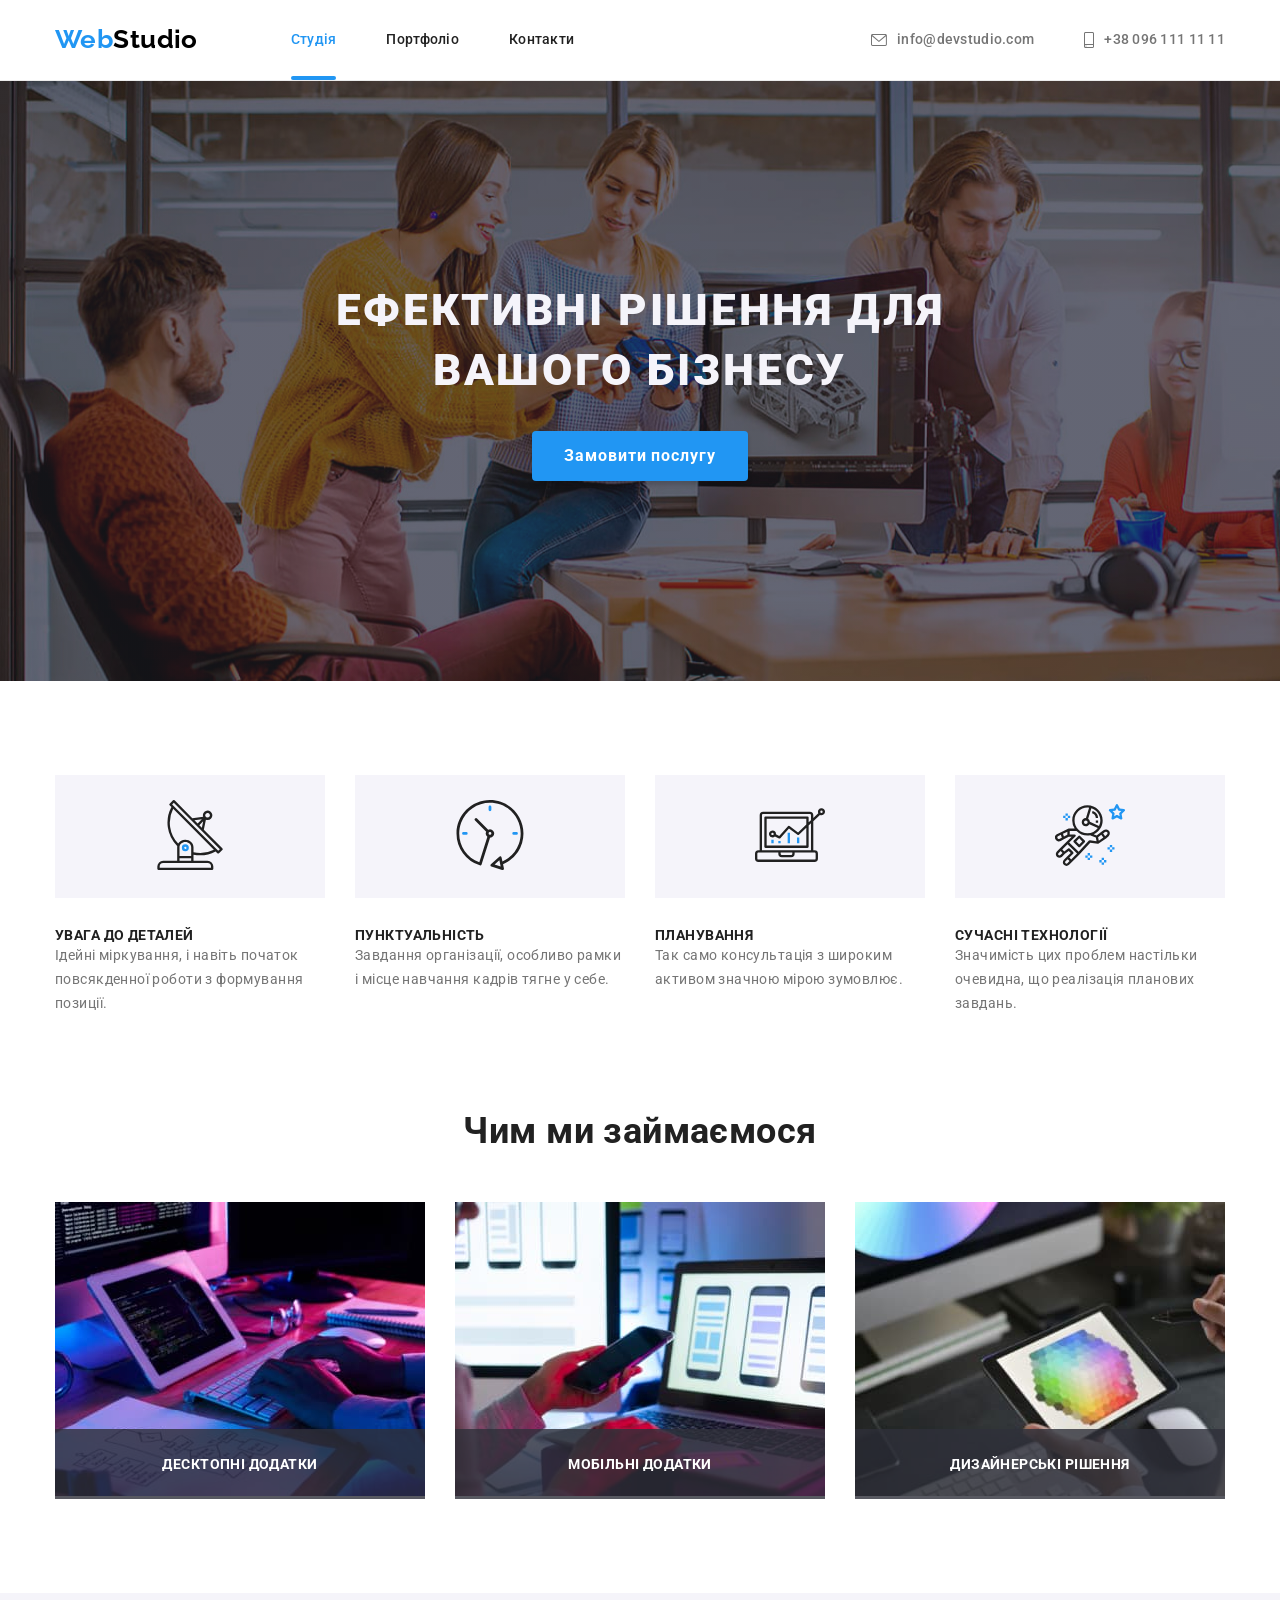
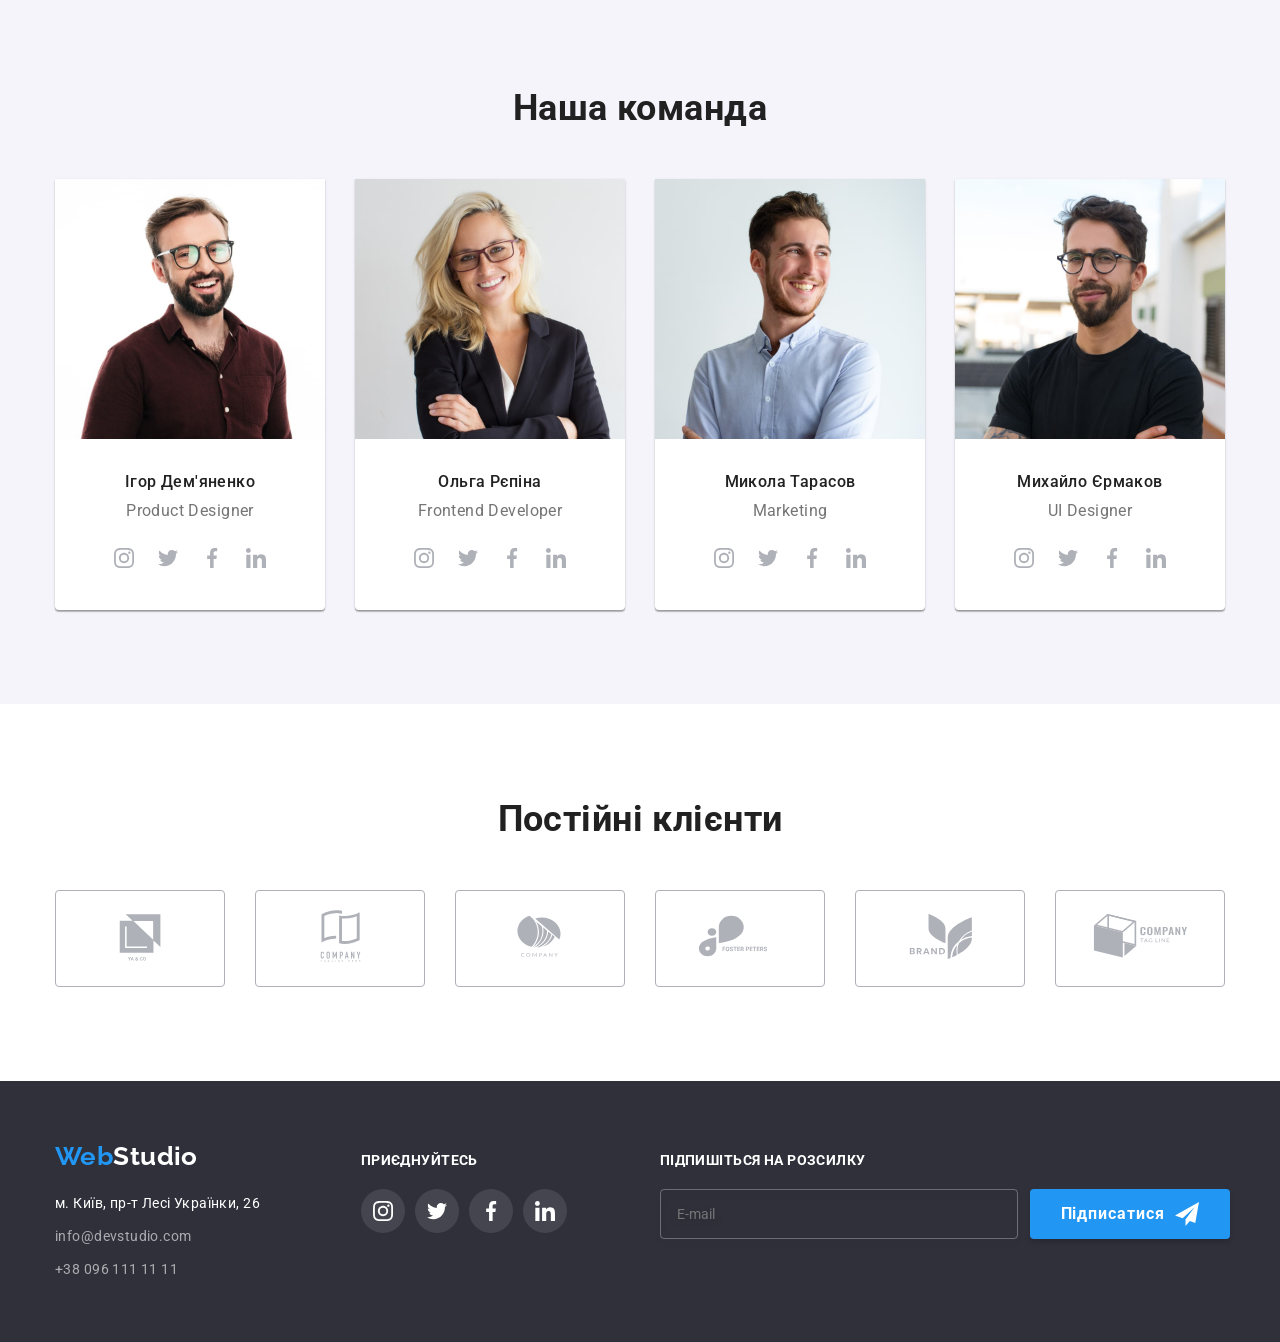
==== commit db260832: "final_version" ====
--- a/index.html
+++ b/index.html
@@ -354,8 +354,9 @@
         <div class="footer-subscribe">
             <p class="subscribe-text">Підпишіться на розсилку</p>
             <form class="form-email">
-                <label class="label"></label>
+                <label class="label">
                 <input class="subscribe-input" type="email" name="email" placeholder="E-mail" autofocus autocomplete="off">
+                </label>
                 <button class="submit-btn" type="submit">Підписатися<span>
                 <svg class="send-icon" width="24" height="24">
                     <use href="./images/icons.svg#icon-icon-send"></use>
--- a/css/styles.css
+++ b/css/styles.css
@@ -226,8 +226,8 @@
         margin-right: auto;
         padding: 10px 32px;
         min-width: 200px;
+        border-radius: 4px;
         border: 0px transparent;
-        border-radius: 4px;
         cursor: pointer;
         font-weight: 700;
         font-size: 16px;
@@ -235,7 +235,7 @@
         text-align: center;
         letter-spacing: 0.06em;
         color: var(--main-bg-color);
-        background-color: var(--hover-text-color)
+        background-color: var(--hover-text-color);box-shadow: 0px 4px 4px rgba(0, 0, 0, 0.15);
     
 }
 
@@ -589,14 +589,18 @@
         width: 200px;
         height: 50px;
         margin-left: 12px;
+        border-radius: 4px;
+        border-color: transparent;
+        text-align: center;
+        align-items: center;
+        justify-content: center;
+        font-weight: 700;
+        font-size: 16px;
+        line-height: 1.88px;
+        letter-spacing: 0.06em;
         color: var(--main-bg-color);
         background-color: var(--hover-text-color);
         box-shadow: 0px 4px 4px rgba(0, 0, 0, 0.15);
-        border-radius: 4px;
-        border-color: transparent;
-        text-align: center;
-        align-items: center;
-        justify-content: center;
 }
 
 .send-icon {
@@ -646,6 +650,13 @@
         align-items: center;
         justify-content: center;
         cursor: pointer;
+        transition: fill var(--anim);
+}
+
+
+.modal-btn:hover,
+.modal-btn:focus {
+        fill: var(--hover-text-color);
 }
 
 
@@ -663,9 +674,7 @@
 }
 
 .modal-form {
-        display: flex;
         width: 100%;
-        flex-direction: column;
         padding: 40px
 }
 
@@ -740,7 +749,8 @@
 
 }
 .textarea {
-        height: 120px;     
+        height: 120px;
+        resize: none;    
 }
 
 .form-field .textarea {
@@ -777,11 +787,12 @@
 }
 
 .checkbox-icon {
-        display: inline-block;
+        display: flex;
         width: 16px;
         height: 15px;
         border: 1px solid;
         border-radius: 2px;
+        align-items: center;
         border-color: var(--main-text-color);
         background-color: var(--main-bg-color);
         fill: var(--main-bg-color);
@@ -820,17 +831,21 @@
 
         margin-right: auto;
         margin-left: auto;
-        display: inline-flex;
+        display: block;
         width: 200px;
         height: 50px;
+        font-weight: 700;
+        font-size: 16px;
+        line-height: 1.88;
+        letter-spacing: 0.06em;
+        border-radius: 4px;
+        border-color: transparent;
+        text-align: center;
+        align-items: center;
+        justify-content: center;
         color: var(--main-bg-color);
         background-color: var(--hover-text-color);
         box-shadow: 0px 4px 4px rgba(0, 0, 0, 0.15);
-        border-radius: 4px;
-        border-color: transparent;
-        text-align: center;
-        align-items: center;
-        justify-content: center;
 }
 
 
